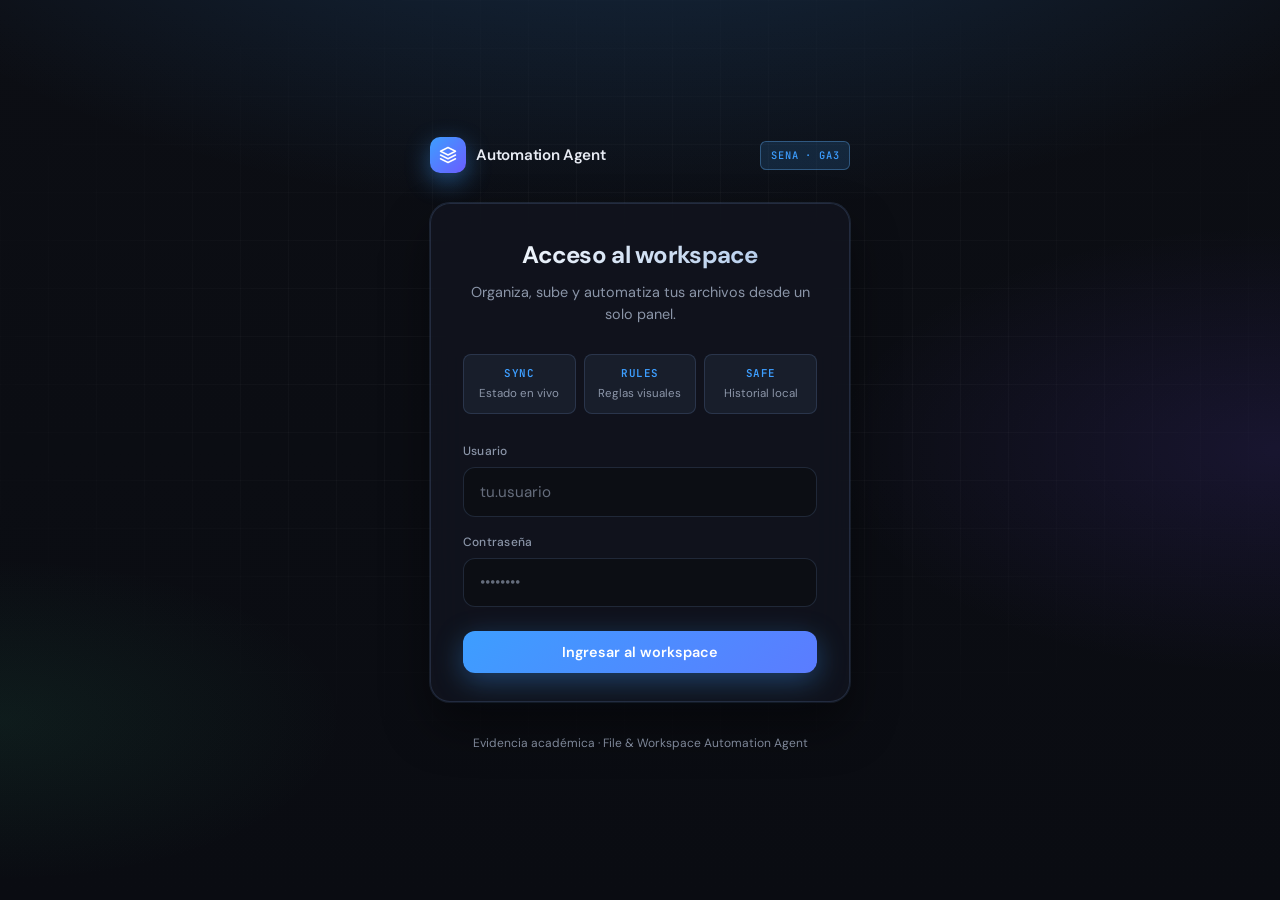
==== frontend/index.html @ 160dd952 "feat(frontend): add API service module with OOP classes (AuthService, UserService, RuleService, Prod" ====
<!DOCTYPE html>
<html lang="es">
<head>
  <meta charset="UTF-8">
  <meta name="viewport" content="width=device-width, initial-scale=1.0">
  <title>Ingreso — File & Workspace Automation Agent App</title>
  <link rel="stylesheet" href="styles.css">
</head>
<body>
  <div class="app-shell">
    <header class="top-bar">
      <div class="brand">
        <span class="brand__mark" aria-hidden="true">
          <svg viewBox="0 0 24 24" fill="none" stroke="currentColor" stroke-width="2" stroke-linecap="round" stroke-linejoin="round">
            <path d="M12 2L2 7l10 5 10-5-10-5z"/>
            <path d="M2 17l10 5 10-5M2 12l10 5 10-5"/>
          </svg>
        </span>
        <span>Automation Agent</span>
      </div>
      <span class="badge">SENA · GA3</span>
    </header>

    <main class="glass-card">
      <div class="card-header">
        <h1>Acceso al workspace</h1>
        <p>Organiza, sube y automatiza tus archivos desde un solo panel.</p>
      </div>

      <div class="feature-strip" aria-hidden="true">
        <div class="feature-pill"><strong>Sync</strong>Estado en vivo</div>
        <div class="feature-pill"><strong>Rules</strong>Reglas visuales</div>
        <div class="feature-pill"><strong>Safe</strong>Historial local</div>
      </div>

      <div class="field-group">
        <div class="field">
          <label for="usuario">Usuario</label>
          <input id="usuario" type="text" placeholder="tu.usuario" autocomplete="username">
        </div>
        <div class="field">
          <label for="clave">Contraseña</label>
          <input id="clave" type="password" placeholder="••••••••" autocomplete="current-password">
        </div>
      </div>

      <button type="button" class="btn btn--primary" onclick="login()">Ingresar al workspace</button>
    </main>

    <footer class="page-footer">
      Evidencia académica · File &amp; Workspace Automation Agent
    </footer>
  </div>

  <script src="script.js"></script>
  <script src="js/api.js"></script>
</body>
</html>
---- frontend/styles.css ----
/* Automation Agent — tema visual elaborado */
@import url("https://fonts.googleapis.com/css2?family=DM+Sans:ital,opsz,wght@0,9..40,400;0,9..40,500;0,9..40,600;0,9..40,700;1,9..40,400&family=JetBrains+Mono:wght@400;500&display=swap");

:root {
  --bg-deep: #0c0e14;
  --bg-card: rgba(18, 22, 32, 0.72);
  --bg-elevated: rgba(28, 34, 48, 0.85);
  --border: rgba(120, 160, 220, 0.18);
  --border-strong: rgba(100, 180, 255, 0.35);
  --text: #e8ecf4;
  --text-muted: #8b95a8;
  --accent: #3d9eff;
  --accent-soft: rgba(61, 158, 255, 0.15);
  --accent-glow: rgba(61, 158, 255, 0.45);
  --success: #3ecf8e;
  --warning: #f0b429;
  --radius-lg: 20px;
  --radius-md: 12px;
  --radius-sm: 8px;
  --shadow-card: 0 24px 48px rgba(0, 0, 0, 0.45), 0 0 0 1px var(--border);
  --font-sans: "DM Sans", system-ui, sans-serif;
  --font-mono: "JetBrains Mono", ui-monospace, monospace;
}

*,
*::before,
*::after {
  box-sizing: border-box;
}

html {
  scroll-behavior: smooth;
}

body {
  margin: 0;
  min-height: 100vh;
  font-family: var(--font-sans);
  font-size: 15px;
  line-height: 1.55;
  color: var(--text);
  background-color: var(--bg-deep);
  background-image:
    radial-gradient(ellipse 120% 80% at 50% -20%, rgba(61, 158, 255, 0.22), transparent 55%),
    radial-gradient(ellipse 70% 50% at 100% 50%, rgba(120, 80, 255, 0.12), transparent 50%),
    radial-gradient(ellipse 60% 40% at 0% 80%, rgba(62, 207, 142, 0.08), transparent 45%),
    linear-gradient(180deg, #0c0e14 0%, #0a0c12 100%);
  background-attachment: fixed;
}

/* Patrón de cuadrícula sutil */
body::before {
  content: "";
  position: fixed;
  inset: 0;
  background-image: linear-gradient(rgba(255, 255, 255, 0.03) 1px, transparent 1px),
    linear-gradient(90deg, rgba(255, 255, 255, 0.03) 1px, transparent 1px);
  background-size: 48px 48px;
  mask-image: radial-gradient(ellipse 90% 70% at 50% 40%, black 20%, transparent 70%);
  pointer-events: none;
  z-index: 0;
}

.app-shell {
  position: relative;
  z-index: 1;
  min-height: 100vh;
  display: flex;
  flex-direction: column;
  align-items: center;
  justify-content: center;
  padding: 2rem 1.25rem 3rem;
}

.app-shell--wide {
  align-items: stretch;
  justify-content: flex-start;
  max-width: 960px;
  margin: 0 auto;
}

/* Top bar */
.top-bar {
  display: flex;
  align-items: center;
  justify-content: space-between;
  width: 100%;
  max-width: 420px;
  margin-bottom: 1.5rem;
  padding: 0.35rem 0;
}

.brand {
  display: flex;
  align-items: center;
  gap: 0.65rem;
  font-weight: 600;
  letter-spacing: -0.02em;
  font-size: 0.95rem;
  color: var(--text);
}

.brand__mark {
  width: 36px;
  height: 36px;
  border-radius: 10px;
  background: linear-gradient(135deg, var(--accent) 0%, #6b5cff 100%);
  display: grid;
  place-items: center;
  box-shadow: 0 8px 24px var(--accent-glow);
}

.brand__mark svg {
  width: 18px;
  height: 18px;
  color: white;
}

.badge {
  font-family: var(--font-mono);
  font-size: 0.65rem;
  font-weight: 500;
  text-transform: uppercase;
  letter-spacing: 0.08em;
  padding: 0.35rem 0.6rem;
  border-radius: 6px;
  background: var(--accent-soft);
  color: var(--accent);
  border: 1px solid var(--border-strong);
}

a.badge {
  color: var(--accent);
  text-decoration: none;
  transition: background 0.2s, border-color 0.2s;
}

a.badge:hover {
  background: rgba(61, 158, 255, 0.22);
  border-color: var(--accent);
}

.top-bar--wide {
  max-width: 720px;
}

.card-header--left {
  text-align: left;
  margin-bottom: 1.25rem;
}

.glass-card--stagger {
  animation-delay: 0.05s;
}

.page-footer--wide {
  max-width: 720px;
}

/* Cards */
.glass-card {
  width: 100%;
  max-width: 420px;
  background: var(--bg-card);
  backdrop-filter: blur(20px);
  -webkit-backdrop-filter: blur(20px);
  border: 1px solid var(--border);
  border-radius: var(--radius-lg);
  box-shadow: var(--shadow-card);
  padding: 2rem 2rem 1.75rem;
  animation: card-in 0.55s cubic-bezier(0.22, 1, 0.36, 1) both;
}

@keyframes card-in {
  from {
    opacity: 0;
    transform: translateY(16px) scale(0.98);
  }
  to {
    opacity: 1;
    transform: translateY(0) scale(1);
  }
}

.glass-card--lg {
  max-width: 720px;
}

.card-header {
  text-align: center;
  margin-bottom: 1.75rem;
}

.card-header h1,
.card-header h2 {
  margin: 0 0 0.5rem;
  font-size: 1.5rem;
  font-weight: 700;
  letter-spacing: -0.03em;
  background: linear-gradient(135deg, #fff 0%, #a8c4e8 100%);
  -webkit-background-clip: text;
  background-clip: text;
  color: transparent;
}

.card-header.card-header--left h2 {
  font-size: 1.35rem;
}

.card-header p {
  margin: 0;
  font-size: 0.9rem;
  color: var(--text-muted);
}

/* Login features strip */
.feature-strip {
  display: grid;
  grid-template-columns: repeat(3, 1fr);
  gap: 0.5rem;
  margin-bottom: 1.75rem;
}

.feature-pill {
  padding: 0.65rem 0.4rem;
  border-radius: var(--radius-sm);
  background: var(--bg-elevated);
  border: 1px solid var(--border);
  text-align: center;
  font-size: 0.72rem;
  color: var(--text-muted);
  transition: border-color 0.2s, color 0.2s, transform 0.2s;
}

.feature-pill:hover {
  border-color: var(--border-strong);
  color: var(--text);
  transform: translateY(-2px);
}

.feature-pill strong {
  display: block;
  font-size: 0.68rem;
  font-weight: 600;
  color: var(--accent);
  margin-bottom: 0.2rem;
  font-family: var(--font-mono);
  text-transform: uppercase;
  letter-spacing: 0.04em;
}

/* Form fields */
.field-group {
  display: flex;
  flex-direction: column;
  gap: 1rem;
  margin-bottom: 1.5rem;
}

.field {
  position: relative;
  text-align: left;
}

.field label {
  display: block;
  font-size: 0.75rem;
  font-weight: 500;
  color: var(--text-muted);
  margin-bottom: 0.4rem;
  letter-spacing: 0.02em;
}

input[type="text"],
input[type="password"] {
  width: 100%;
  padding: 0.85rem 1rem;
  font-family: var(--font-sans);
  font-size: 0.95rem;
  color: var(--text);
  background: var(--bg-deep);
  border: 1px solid var(--border);
  border-radius: var(--radius-md);
  outline: none;
  transition: border-color 0.2s, box-shadow 0.2s;
}

input[type="text"]::placeholder,
input[type="password"]::placeholder {
  color: var(--text-muted);
  opacity: 0.7;
}

input[type="text"]:focus,
input[type="password"]:focus {
  border-color: var(--accent);
  box-shadow: 0 0 0 3px var(--accent-soft);
}

/* Buttons */
.btn-row {
  display: flex;
  flex-wrap: wrap;
  gap: 0.65rem;
  justify-content: center;
}

.btn {
  display: inline-flex;
  align-items: center;
  justify-content: center;
  gap: 0.45rem;
  font-family: var(--font-sans);
  font-size: 0.9rem;
  font-weight: 600;
  padding: 0.75rem 1.25rem;
  border: none;
  border-radius: var(--radius-md);
  cursor: pointer;
  transition: transform 0.15s, box-shadow 0.2s, background 0.2s;
}

.btn:active {
  transform: scale(0.98);
}

.btn--primary {
  width: 100%;
  color: #fff;
  background: linear-gradient(135deg, var(--accent) 0%, #5b7cff 100%);
  box-shadow: 0 8px 28px rgba(61, 158, 255, 0.35);
}

.btn--primary:hover {
  box-shadow: 0 12px 36px rgba(61, 158, 255, 0.45);
}

.btn--secondary {
  color: var(--text);
  background: var(--bg-elevated);
  border: 1px solid var(--border);
}

.btn--secondary:hover {
  border-color: var(--border-strong);
  background: rgba(40, 48, 64, 0.95);
}

.btn--ghost {
  color: var(--accent);
  background: transparent;
  border: 1px dashed var(--border-strong);
}

.btn--ghost:hover {
  background: var(--accent-soft);
  border-style: solid;
}

/* Dashboard layout */
.dashboard-grid {
  display: grid;
  gap: 1.25rem;
  width: 100%;
  max-width: 720px;
}

@media (min-width: 640px) {
  .dashboard-grid {
    grid-template-columns: 1fr 1.1fr;
    align-items: start;
  }
}

.stat-card {
  background: var(--bg-elevated);
  border: 1px solid var(--border);
  border-radius: var(--radius-md);
  padding: 1.1rem 1.25rem;
  display: flex;
  flex-direction: column;
  gap: 0.35rem;
}

.stat-card__value {
  font-size: 1.75rem;
  font-weight: 700;
  letter-spacing: -0.03em;
  background: linear-gradient(90deg, var(--success), var(--accent));
  -webkit-background-clip: text;
  background-clip: text;
  color: transparent;
}

.stat-card__value--status {
  font-size: 1.25rem;
  background: linear-gradient(90deg, var(--warning), var(--accent));
  -webkit-background-clip: text;
  background-clip: text;
  color: transparent;
}

.stat-card__label {
  font-size: 0.8rem;
  color: var(--text-muted);
}

.file-panel {
  grid-column: 1 / -1;
}

@media (min-width: 640px) {
  .file-panel {
    grid-column: 2;
    grid-row: 1 / span 2;
  }

  .stat-card {
    grid-column: 1;
  }
}

.file-list {
  list-style: none;
  margin: 0 0 1.25rem;
  padding: 0;
  display: flex;
  flex-direction: column;
  gap: 0.5rem;
}

.file-item {
  display: flex;
  align-items: center;
  gap: 0.75rem;
  padding: 0.75rem 1rem;
  background: var(--bg-deep);
  border: 1px solid var(--border);
  border-radius: var(--radius-sm);
  transition: border-color 0.2s;
}

.file-item:hover {
  border-color: var(--border-strong);
}

.file-item__icon {
  width: 40px;
  height: 40px;
  border-radius: 8px;
  display: grid;
  place-items: center;
  font-size: 1.1rem;
  flex-shrink: 0;
}

.file-item__icon--pdf {
  background: rgba(239, 68, 68, 0.15);
}
.file-item__icon--img {
  background: rgba(62, 207, 142, 0.15);
}
.file-item__icon--xlsx {
  background: rgba(61, 158, 255, 0.15);
}

.file-item__name {
  font-weight: 500;
  font-size: 0.9rem;
}

.file-item__meta {
  margin-left: auto;
  font-family: var(--font-mono);
  font-size: 0.65rem;
  color: var(--text-muted);
}

.actions-block {
  display: flex;
  flex-wrap: wrap;
  gap: 0.5rem;
}

.actions-block .btn {
  flex: 1 1 auto;
  min-width: 120px;
}

/* Automation toggles */
.option-list {
  display: flex;
  flex-direction: column;
  gap: 0.75rem;
  margin-bottom: 1.75rem;
}

.option-row {
  display: flex;
  align-items: center;
  justify-content: space-between;
  gap: 1rem;
  padding: 1rem 1.1rem;
  background: var(--bg-deep);
  border: 1px solid var(--border);
  border-radius: var(--radius-md);
  transition: border-color 0.2s;
}

.option-row:hover {
  border-color: var(--border-strong);
}

.option-row__text {
  font-size: 0.9rem;
  color: var(--text);
}

.option-row__hint {
  display: block;
  font-size: 0.72rem;
  color: var(--text-muted);
  margin-top: 0.25rem;
}

/* Custom checkbox */
.option-row input[type="checkbox"] {
  appearance: none;
  width: 44px;
  height: 24px;
  border-radius: 12px;
  background: var(--bg-elevated);
  border: 1px solid var(--border);
  position: relative;
  cursor: pointer;
  flex-shrink: 0;
  transition: background 0.25s, border-color 0.25s;
}

.option-row input[type="checkbox"]::after {
  content: "";
  position: absolute;
  width: 18px;
  height: 18px;
  border-radius: 50%;
  background: var(--text-muted);
  top: 2px;
  left: 3px;
  transition: transform 0.25s, background 0.25s;
}

.option-row input[type="checkbox"]:checked {
  background: var(--accent-soft);
  border-color: var(--accent);
}

.option-row input[type="checkbox"]:checked::after {
  transform: translateX(18px);
  background: var(--accent);
}

.page-footer {
  margin-top: 2rem;
  text-align: center;
  font-size: 0.75rem;
  color: var(--text-muted);
  max-width: 420px;
}

.page-footer a {
  color: var(--accent);
  text-decoration: none;
}

.page-footer a:hover {
  text-decoration: underline;
}
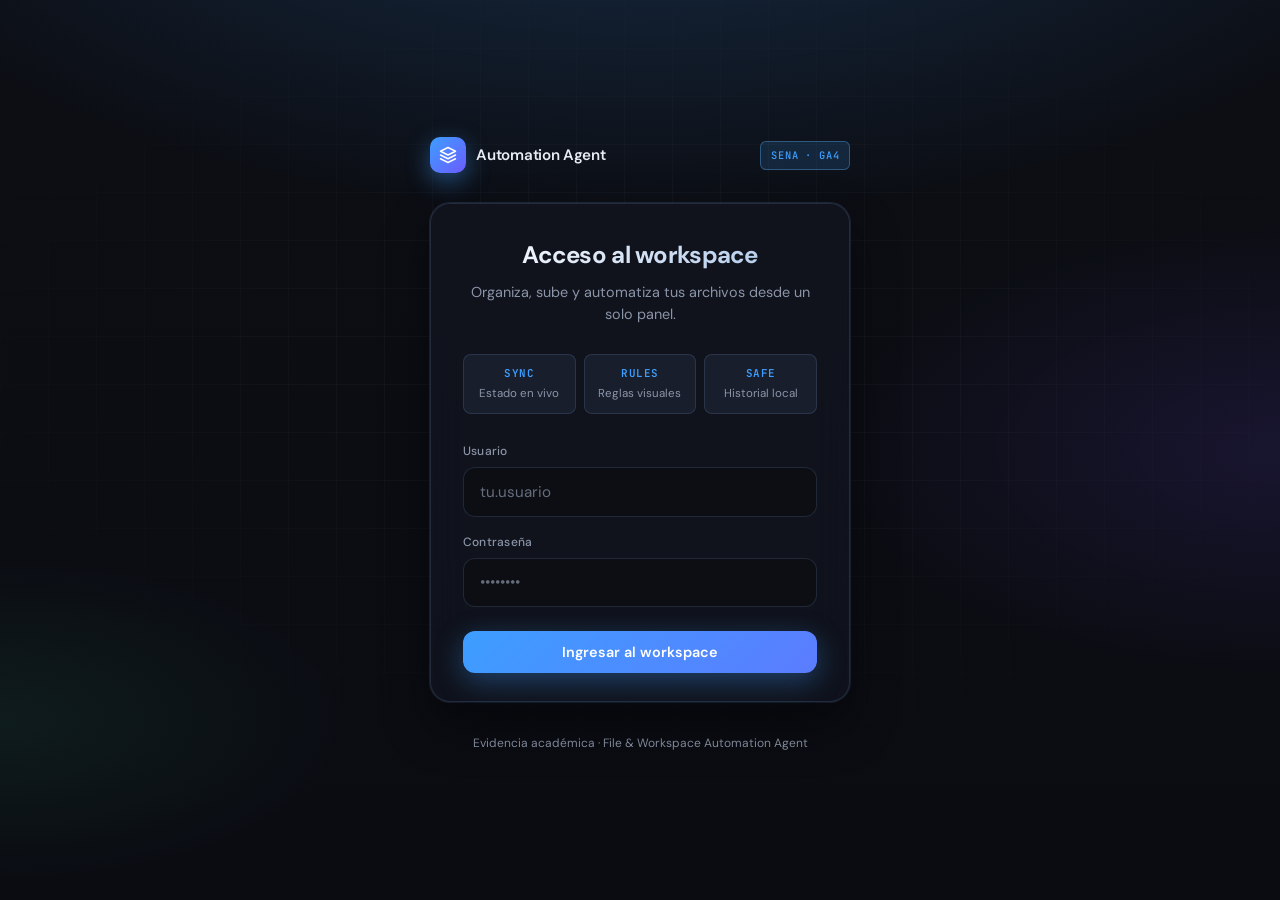
==== commit 437cd54d: "feat(frontend): GA4" ====
--- a/frontend/index.html
+++ b/frontend/index.html
@@ -18,7 +18,7 @@
         </span>
         <span>Automation Agent</span>
       </div>
-      <span class="badge">SENA · GA3</span>
+      <span class="badge">SENA · GA4</span>
     </header>
 
     <main class="glass-card">
